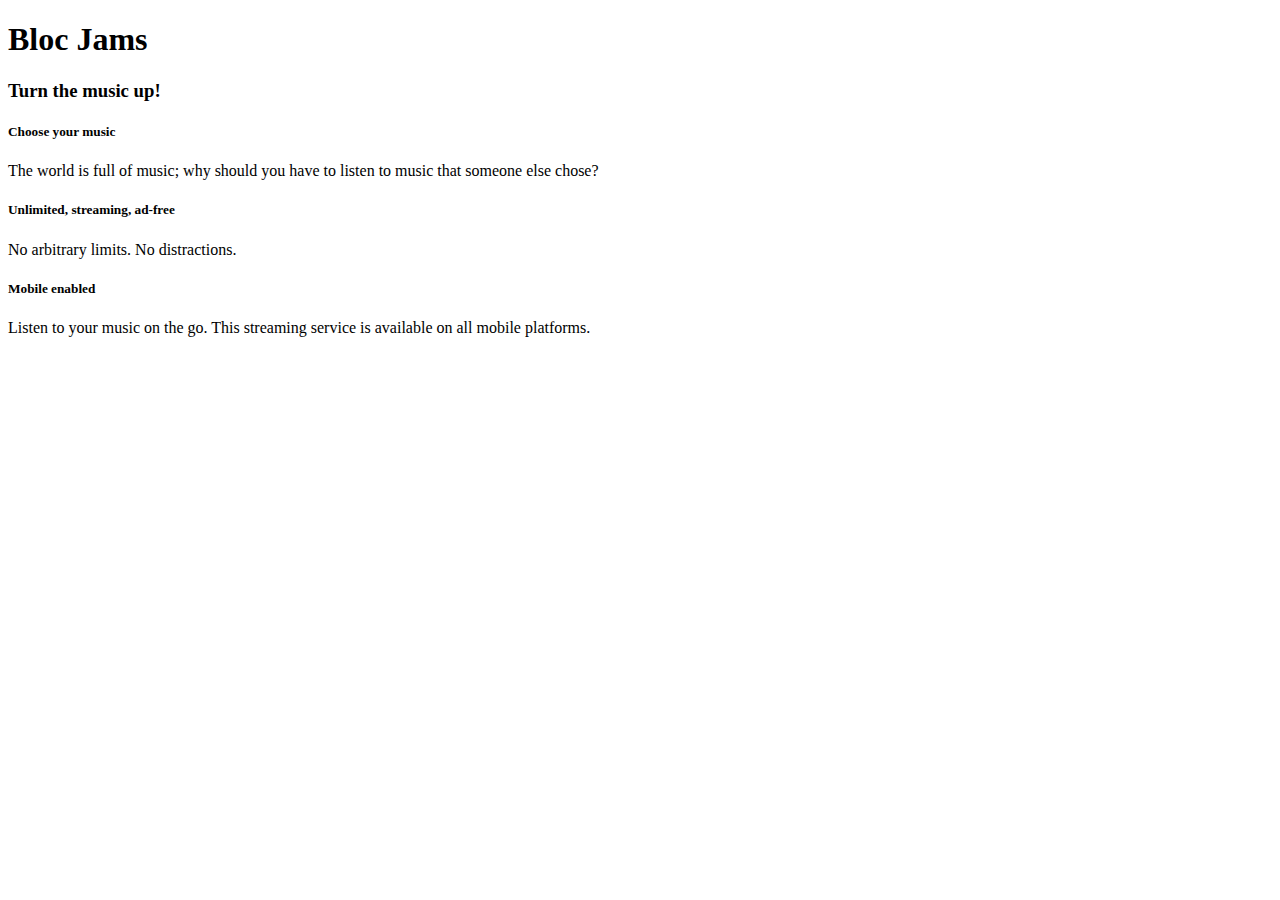
==== index.html @ 27a38a16 "html basic lesson" ====
<!DOCTYPE html>
 <html>
     <head>
         <title>Bloc Jams</title>
     </head>
     <body>
         <div> <!-- navigation bar -->
         </div>
         <div> <!-- hero content -->
             <h1>Bloc Jams</h1>
             <h3>Turn the music up!</h3>
         </div>
         <div> <!-- selling points -->
             <div>
                 <h5>Choose your music</h5>
                 <p>The world is full of music; why should you have to listen to music that someone else chose?</p>
             </div>
             <div>
                 <h5>Unlimited, streaming, ad-free</h5>
                 <p>No arbitrary limits. No distractions.</p>
             </div>
             <div>
                 <h5>Mobile enabled</h5>
                 <p>Listen to your music on the go. This streaming service is available on all mobile platforms.</p>
             </div>
         </div>
     </body>
 </html>
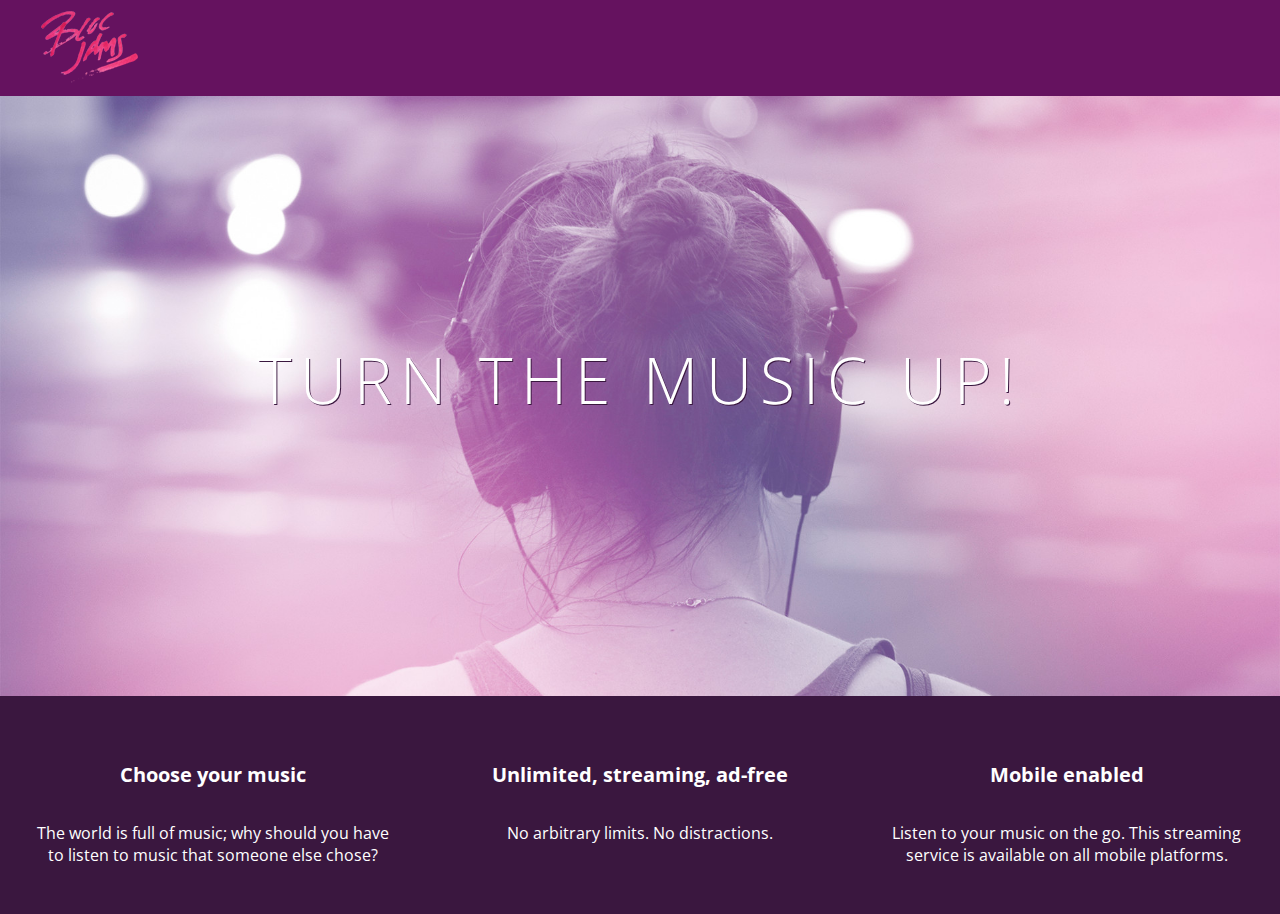
==== commit 566a10ed: "Css added to homepage" ====
--- a/index.html
+++ b/index.html
@@ -2,27 +2,34 @@
  <html>
      <head>
          <title>Bloc Jams</title>
+         <link rel="stylesheet" type="text/css" href="http://fonts.googleapis.com/css?family=Open+Sans:400,800,600,700,300">
+         <link rel="stylesheet" type="text/css" href="http://code.ionicframework.com/ionicons/2.0.1/css/ionicons.min.css">
+         <link rel="stylesheet" type="text/css" href="styles/normalize.css">
+         <link rel="stylesheet" type="text/css" href="styles/main.css">
      </head>
-     <body>
-         <div> <!-- navigation bar -->
-         </div>
-         <div> <!-- hero content -->
-             <h1>Bloc Jams</h1>
-             <h3>Turn the music up!</h3>
-         </div>
-         <div> <!-- selling points -->
-             <div>
-                 <h5>Choose your music</h5>
-                 <p>The world is full of music; why should you have to listen to music that someone else chose?</p>
+     <body class="landing">
+        <nav class="navbar"> <!-- nav bar -->
+             <img src="assets/images/bloc_jams_logo.png" alt="bloc jams logo" class="logo">
+         </nav>
+          <section class="hero-content"> <!-- hero content -->
+             <h1 class="hero-title">Turn the music up!</h1>
+         </section>
+          <section class="selling-points"> <!-- selling points -->
+             <div class="point">
+                 <span class="ion-music-note"></span>
+                 <h5 class="point-title">Choose your music</h5>
+                 <p class="point-description">The world is full of music; why should you have to listen to music that someone else chose?</p>
              </div>
-             <div>
-                 <h5>Unlimited, streaming, ad-free</h5>
-                 <p>No arbitrary limits. No distractions.</p>
+             <div class="point">
+                 <span class="ion-radio-waves"></span>
+                 <h5 class="point-title">Unlimited, streaming, ad-free</h5>
+                 <p class="point-description">No arbitrary limits. No distractions.</p>
              </div>
-             <div>
-                 <h5>Mobile enabled</h5>
-                 <p>Listen to your music on the go. This streaming service is available on all mobile platforms.</p>
+              <div class="point">
+                 <span class="ion-iphone"></span>
+                 <h5 class="point-title">Mobile enabled</h5>
+                 <p class="point-description">Listen to your music on the go. This streaming service is available on all mobile platforms.</p>
              </div>
-         </div>
+         </section>
      </body>
  </html>--- a/styles/main.css
+++ b/styles/main.css
@@ -0,0 +1,78 @@
+html {
+     height: 100%; /* makes sure our HTML takes up 100% of the browser window */
+     font-size: 100%;
+ }
+ 
+ body {
+     font-family: 'Open Sans'; /* sets our font to the "Open Sans" typeface */
+     color: white;             /* sets the text color to white */
+     min-height: 100%;         /* says the height of the body must be, at minimum, 100% of the window */
+ }
+ 
+ body.landing {
+     background-color: rgb(58,23,63); /* sets the background color to an RGB value (see below) */
+ }
+
+
+ .navbar {
+     padding: 0.5rem;
+     background-color: rgb(101,18,95);
+ }
+ 
+ .navbar .logo {
+     position: relative; /* positioning will be explained in a resource */
+     left: 2rem;
+ }
+
+.hero-content {
+     position: relative; /* positioning will be explained in a resource */
+     min-height: 600px;  /* hero content element must be _at least_ 600 pixels */
+     background-image: url(../assets/images/bloc_jams_bg.jpg);
+     background-repeat: no-repeat;
+     background-position: center center;
+     background-size: cover;
+ }
+
+.hero-content .hero-title {
+     position: absolute;             /* positioning will be explained in a resource */
+     top: 40%;                       /* positioning will be explained in a resource */
+     -webkit-transform: translateY(-50%);
+     -moz-transform: translateY(-50%);
+     -ms-transform: translateY(-50%);
+     transform: translateY(-50%);
+     width: 100%;                    /* makes sure the title inhabits the full width of its container */
+     text-align: center;             /* aligns text in the horizontal center of the element */
+     font-size: 4rem;                /* specifies the size of the font in root em units */
+     font-weight: 300;               /* makes the font thinner or lighter weight */
+     text-transform: uppercase;      /* transforms the text to be all uppercase lettering */
+     letter-spacing: 0.5rem;         /* puts 0.5 root ems worth of space between each letter */
+     text-shadow: 1px 1px 0px rgb(58,23,63); /* creates a shadow underneath the text for readability over the image */
+ }
+
+.selling-points {
+     position: relative;
+     display: table;
+     width: 100%;
+     -webkit-box-sizing: border-box;
+     -moz-box-sizing: border-box;
+     box-sizing: border-box; /* we'll explain this in a resource */
+ }
+ 
+ .point {
+     display: table-cell;
+     position: relative;
+     width: 33.3%;
+     padding: 2rem;
+     text-align: center;
+ }
+ 
+ .point .point-title {
+     font-size: 1.25rem;
+ }
+ 
+ .ion-music-note,
+ .ion-radio-waves,
+ .ion-iphone {
+     color: rgb(233,50,117);
+     font-size: 5rem;
+ }
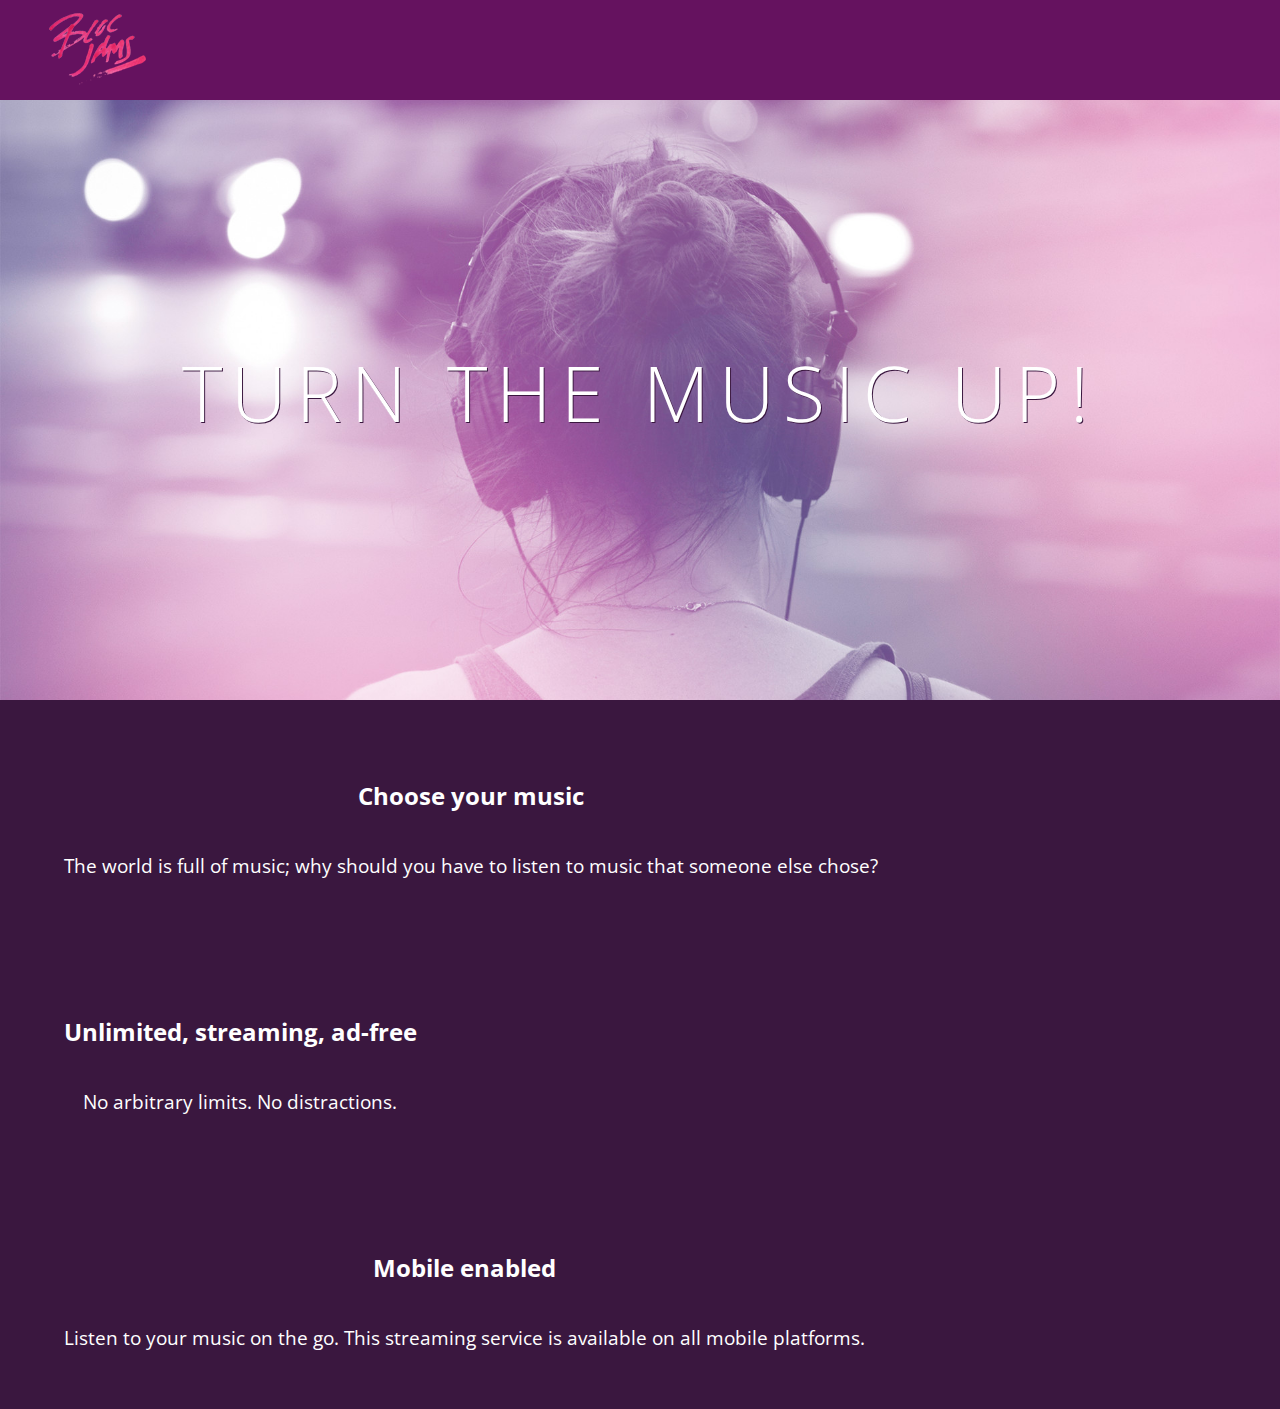
==== commit a1df839e: "Responnsive" ====
--- a/index.html
+++ b/index.html
@@ -2,10 +2,12 @@
  <html>
      <head>
          <title>Bloc Jams</title>
+         <meta name="viewport" content="width=device-width, initial-scale=1">
          <link rel="stylesheet" type="text/css" href="http://fonts.googleapis.com/css?family=Open+Sans:400,800,600,700,300">
          <link rel="stylesheet" type="text/css" href="http://code.ionicframework.com/ionicons/2.0.1/css/ionicons.min.css">
          <link rel="stylesheet" type="text/css" href="styles/normalize.css">
          <link rel="stylesheet" type="text/css" href="styles/main.css">
+         <link rel="stylesheet" type="text/css" href="styles/landing.css">
      </head>
      <body class="landing">
         <nav class="navbar"> <!-- nav bar -->
@@ -14,18 +16,18 @@
           <section class="hero-content"> <!-- hero content -->
              <h1 class="hero-title">Turn the music up!</h1>
          </section>
-          <section class="selling-points"> <!-- selling points -->
-             <div class="point">
+          <section class="selling-points container"> <!-- selling points -->
+             <div class="point column third">
                  <span class="ion-music-note"></span>
                  <h5 class="point-title">Choose your music</h5>
                  <p class="point-description">The world is full of music; why should you have to listen to music that someone else chose?</p>
              </div>
-             <div class="point">
+             <div class="point column third">
                  <span class="ion-radio-waves"></span>
                  <h5 class="point-title">Unlimited, streaming, ad-free</h5>
                  <p class="point-description">No arbitrary limits. No distractions.</p>
              </div>
-              <div class="point">
+              <div class="point column third">
                  <span class="ion-iphone"></span>
                  <h5 class="point-title">Mobile enabled</h5>
                  <p class="point-description">Listen to your music on the go. This streaming service is available on all mobile platforms.</p>
--- a/styles/main.css
+++ b/styles/main.css
@@ -1,3 +1,9 @@
+*, *::before, *::after {
+     -moz-box-sizing: border-box;
+     -webkit-box-sizing: border-box;
+     box-sizing: border-box;
+ }
+
 html {
      height: 100%; /* makes sure our HTML takes up 100% of the browser window */
      font-size: 100%;
@@ -9,10 +15,6 @@
      min-height: 100%;         /* says the height of the body must be, at minimum, 100% of the window */
  }
  
- body.landing {
-     background-color: rgb(58,23,63); /* sets the background color to an RGB value (see below) */
- }
-
 
  .navbar {
      padding: 0.5rem;
@@ -24,55 +26,23 @@
      left: 2rem;
  }
 
-.hero-content {
-     position: relative; /* positioning will be explained in a resource */
-     min-height: 600px;  /* hero content element must be _at least_ 600 pixels */
-     background-image: url(../assets/images/bloc_jams_bg.jpg);
-     background-repeat: no-repeat;
-     background-position: center center;
-     background-size: cover;
+.container {
+     margin: 0 auto;
+     max-width: 64rem;
  }
 
-.hero-content .hero-title {
-     position: absolute;             /* positioning will be explained in a resource */
-     top: 40%;                       /* positioning will be explained in a resource */
-     -webkit-transform: translateY(-50%);
-     -moz-transform: translateY(-50%);
-     -ms-transform: translateY(-50%);
-     transform: translateY(-50%);
-     width: 100%;                    /* makes sure the title inhabits the full width of its container */
-     text-align: center;             /* aligns text in the horizontal center of the element */
-     font-size: 4rem;                /* specifies the size of the font in root em units */
-     font-weight: 300;               /* makes the font thinner or lighter weight */
-     text-transform: uppercase;      /* transforms the text to be all uppercase lettering */
-     letter-spacing: 0.5rem;         /* puts 0.5 root ems worth of space between each letter */
-     text-shadow: 1px 1px 0px rgb(58,23,63); /* creates a shadow underneath the text for readability over the image */
+/* Medium screens (640px) */
+ @media (min-width: 40rem) {
+     html { font-size: 112%; }
+     .column {
+         float: left;
+         padding-left: 1rem;
+         padding-right: 1rem;
+     }
  }
 
-.selling-points {
-     position: relative;
-     display: table;
-     width: 100%;
-     -webkit-box-sizing: border-box;
-     -moz-box-sizing: border-box;
-     box-sizing: border-box; /* we'll explain this in a resource */
+ /* Large screens (1024px) */
+ @media (min-width: 64rem) {
+     html { font-size: 120%; }
  }
- 
- .point {
-     display: table-cell;
-     position: relative;
-     width: 33.3%;
-     padding: 2rem;
-     text-align: center;
- }
- 
- .point .point-title {
-     font-size: 1.25rem;
- }
- 
- .ion-music-note,
- .ion-radio-waves,
- .ion-iphone {
-     color: rgb(233,50,117);
-     font-size: 5rem;
- }
+ --- a/styles/landing.css
+++ b/styles/landing.css
@@ -0,0 +1,48 @@
+body.landing {
+     background-color: rgb(58,23,63);
+ }
+ 
+ .hero-content {
+     position: relative;
+     min-height: 600px;
+     background-image: url(../assets/images/bloc_jams_bg.jpg);
+     background-repeat: no-repeat;
+     background-position: center center;
+     background-size: cover;
+ }
+ 
+ .hero-content .hero-title {
+     position: absolute;
+     top: 40%;
+     -webkit-transform: translateY(-50%);
+     -moz-transform: translateY(-50%);
+     transform: translateY(-50%);
+     width: 100%;
+     text-align: center;
+     font-size: 4rem;
+     font-weight: 300;
+     text-transform: uppercase;
+     letter-spacing: 0.5rem;
+     text-shadow: 1px 1px 0px rgb(58,23,63);
+ }
+ 
+ .selling-points {
+     position: relative;
+ }
+ 
+ .point {
+     position: relative;
+     padding: 2rem;
+     text-align: center;
+ }
+ 
+ .point .point-title {
+     font-size: 1.25rem;
+ }
+ 
+ .ion-music-note,
+ .ion-radio-waves,
+ .ion-iphone {
+     color: rgb(233,50,117);
+     font-size: 5rem;
+ }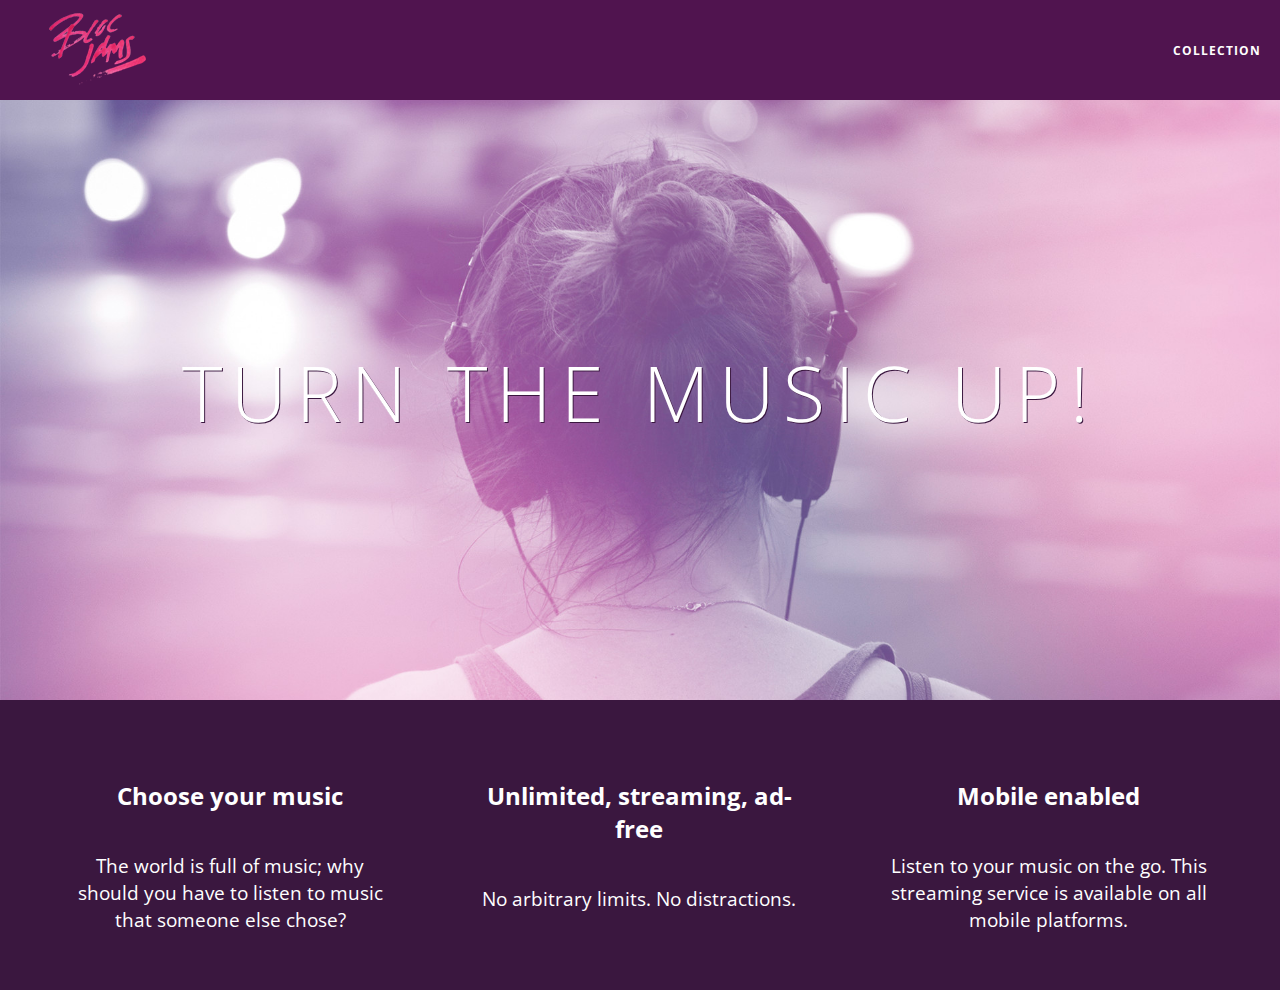
==== commit 998ee516: "Collection view" ====
--- a/index.html
+++ b/index.html
@@ -11,7 +11,12 @@
      </head>
      <body class="landing">
         <nav class="navbar"> <!-- nav bar -->
-             <img src="assets/images/bloc_jams_logo.png" alt="bloc jams logo" class="logo">
+                      <a href="index.html" class="logo">
+             <img src="assets/images/bloc_jams_logo.png" alt="bloc jams logo">
+         </a>
+         <div class="links-container">
+             <a href="collection.html" class="navbar-link">collection</a>
+         </div>
          </nav>
           <section class="hero-content"> <!-- hero content -->
              <h1 class="hero-title">Turn the music up!</h1>
--- a/styles/main.css
+++ b/styles/main.css
@@ -17,14 +17,53 @@
  
 
  .navbar {
+     position: relative;
      padding: 0.5rem;
-     background-color: rgb(101,18,95);
- }
+     background-color: rgba(101,18,95,0.5);
+     z-index: 1;
+}
  
  .navbar .logo {
      position: relative; /* positioning will be explained in a resource */
      left: 2rem;
+     cursor: pointer;  /* produces the finger-pointer icon when you hover over the logo */
  }
+ 
+ .navbar .links-container {
+     display: table;
+     position: absolute;
+     top: 0;
+     right: 0;
+     height: 100px;
+     color: white;
+     text-decoration: none;
+ }
+
+.links-container .navbar-link {
+     display: table-cell;
+     position: relative;
+     height: 100%;
+     padding-left: 1rem;
+     padding-right: 1rem;
+     vertical-align: middle;
+     color: white;
+     font-size: 0.625rem;
+     letter-spacing: 0.05rem;
+     font-weight: 700;
+     text-transform: uppercase;
+     text-decoration: none;
+     cursor: pointer;
+ }
+ 
+   
+ .links-container .navbar-link:hover {
+     color: rgb(233,50,117);
+ }
+
+.links-container .navbar-link:active {
+    background-color: rgb(233,50,117);
+    color: #fff;
+}
 
 .container {
      margin: 0 auto;
@@ -39,6 +78,13 @@
          padding-left: 1rem;
          padding-right: 1rem;
      }
+     
+          .column.full { width: 100%; }
+     .column.two-thirds { width: 66.7%; }
+     .column.half { width: 50%; }
+     .column.third { width: 33.3%; }
+     .column.fourth { width: 25%; }
+     .column.flow-opposite { float: right; }
  }
 
  /* Large screens (1024px) */
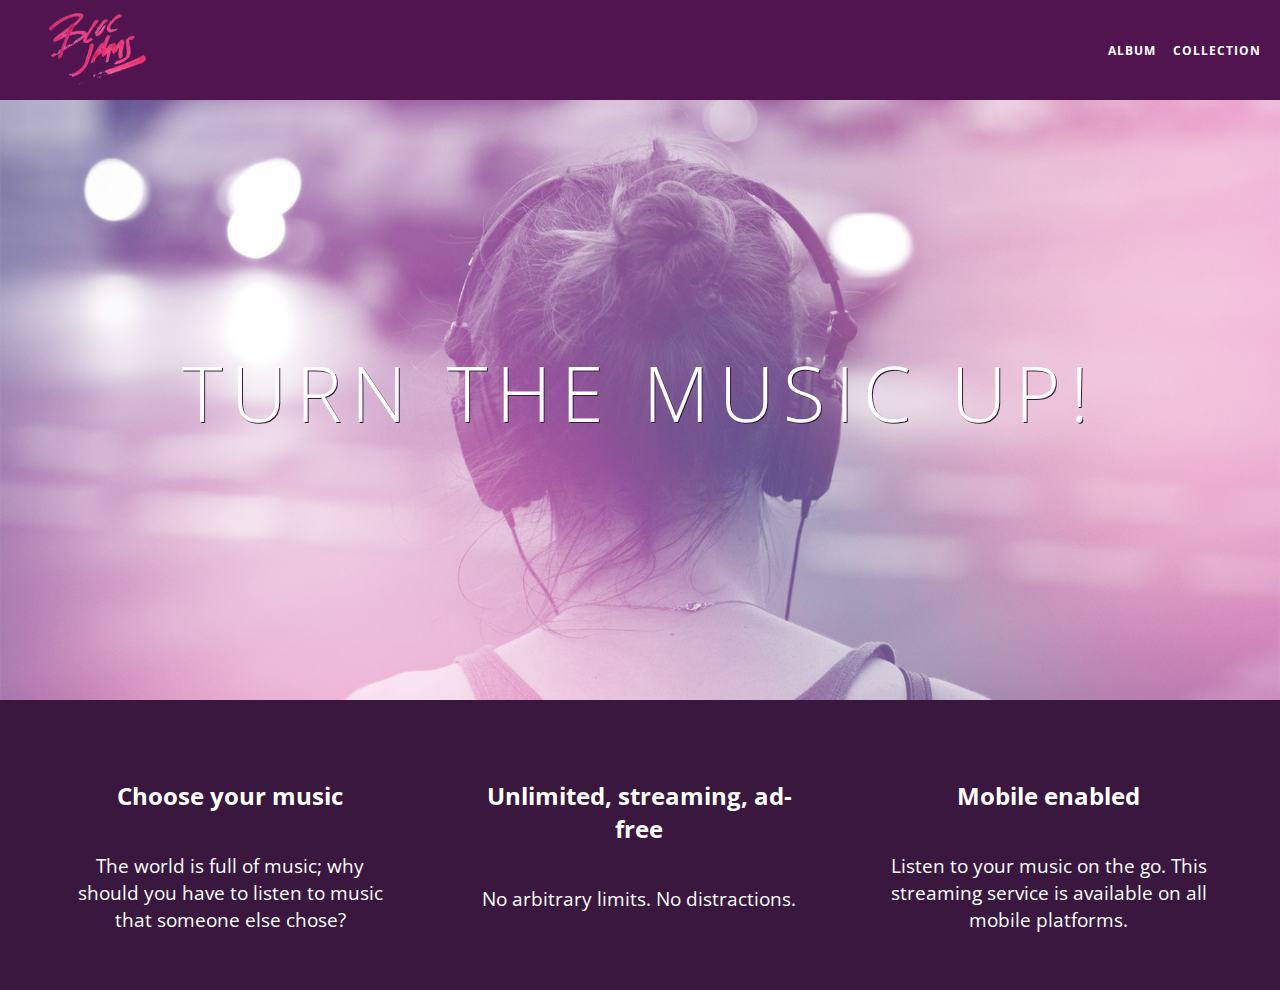
==== commit 5fa6f756: "Added Album page" ====
--- a/index.html
+++ b/index.html
@@ -16,6 +16,9 @@
          </a>
          <div class="links-container">
              <a href="collection.html" class="navbar-link">collection</a>
+         </div>
+            <div class="links-container2">
+             <a href="album.html" class="navbar-link2">album</a>
          </div>
          </nav>
           <section class="hero-content"> <!-- hero content -->
--- a/styles/main.css
+++ b/styles/main.css
@@ -65,9 +65,49 @@
     color: #fff;
 }
 
+ .navbar .links-container2 {
+     display: table;
+     position: absolute;
+     top: 0;
+     right: 105px;
+     height: 100px;
+     color: white;
+     text-decoration: none;
+ }
+
+.links-container2 .navbar-link2 {
+     display: table-cell;
+     position: relative;
+     height: 100%;
+     padding-left: 1rem;
+     padding-right: 1rem;
+     vertical-align: middle;
+     color: white;
+     font-size: 0.625rem;
+     letter-spacing: 0.05rem;
+     font-weight: 700;
+     text-transform: uppercase;
+     text-decoration: none;
+     cursor: pointer;
+ }
+ 
+   
+ .links-container2 .navbar-link2:hover {
+     color: rgb(233,50,117);
+ }
+
+.links-container2 .navbar-link2:active {
+    background-color: rgb(233,50,117);
+    color: #fff;
+}
+
 .container {
      margin: 0 auto;
      max-width: 64rem;
+ }
+
+.container.narrow {
+     max-width: 56rem;
  }
 
 /* Medium screens (640px) */
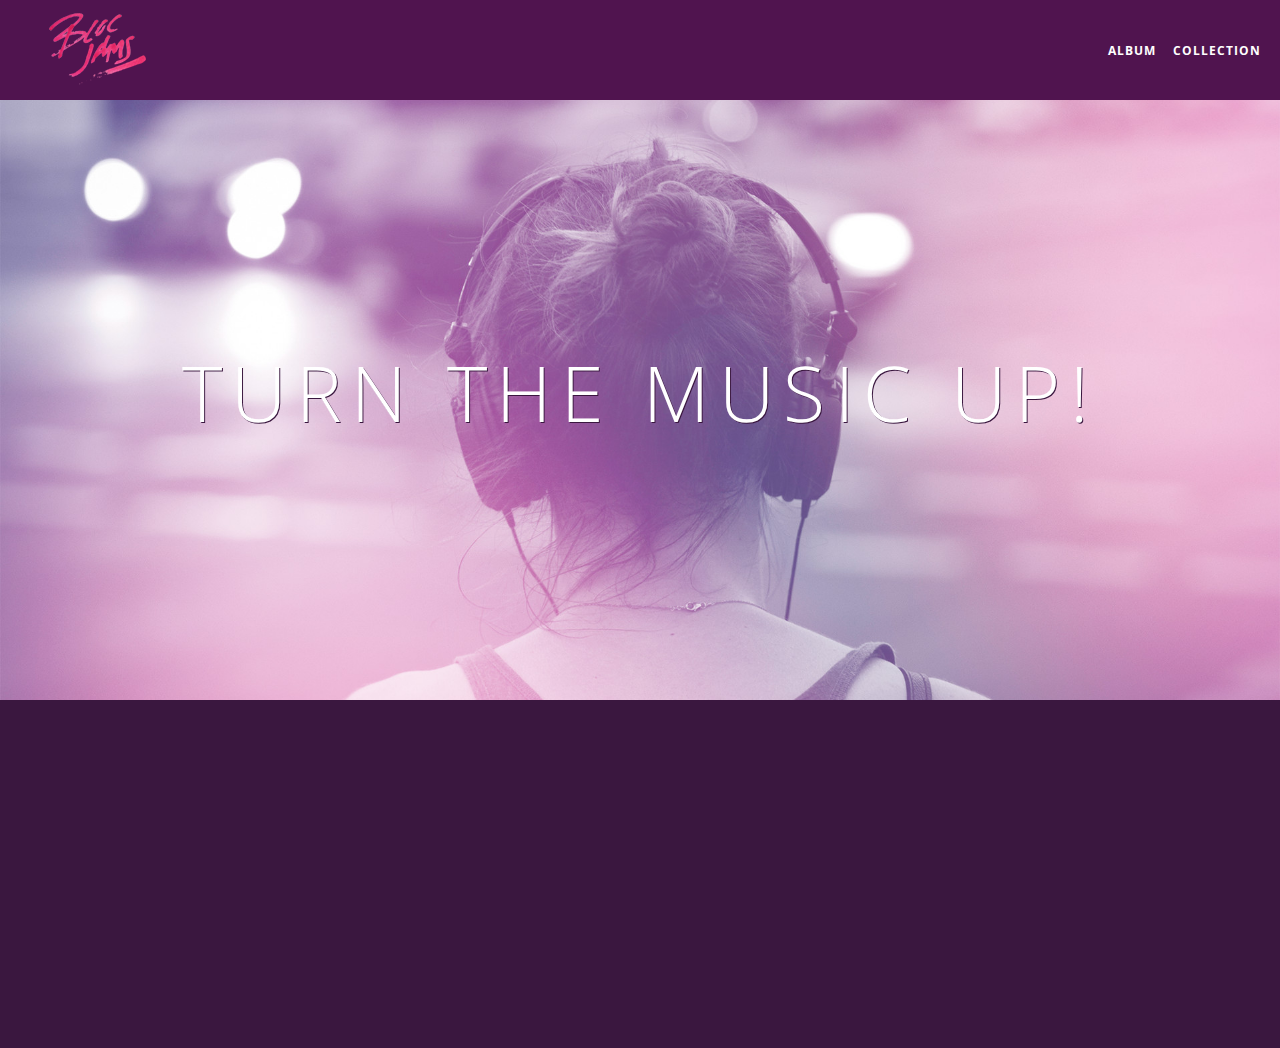
==== commit 46008c64: "Dom Scripting Animation" ====
--- a/index.html
+++ b/index.html
@@ -41,5 +41,6 @@
                  <p class="point-description">Listen to your music on the go. This streaming service is available on all mobile platforms.</p>
              </div>
          </section>
+         <script src="scripts/landing.js"></script>
      </body>
  </html>--- a/styles/landing.css
+++ b/styles/landing.css
@@ -34,6 +34,16 @@
      position: relative;
      padding: 2rem;
      text-align: center;
+     opacity: 0;
+     -webkit-transform: scaleX(0.9) translateY(3rem);
+     -moz-transform: scaleX(0.9) translateY(3rem);
+     transform: scaleX(0.9) translateY(3rem);
+     -webkit-transition: all 0.25s ease-in-out;
+     -moz-transition: all 0.25s ease-in-out;
+     transition: all 0.25s ease-in-out;
+     -webkit-transition-delay: 0.2s;
+     -moz-transition-delay: 0.2s;
+     transition-delay: 0.2s;
  }
  
  .point .point-title {
